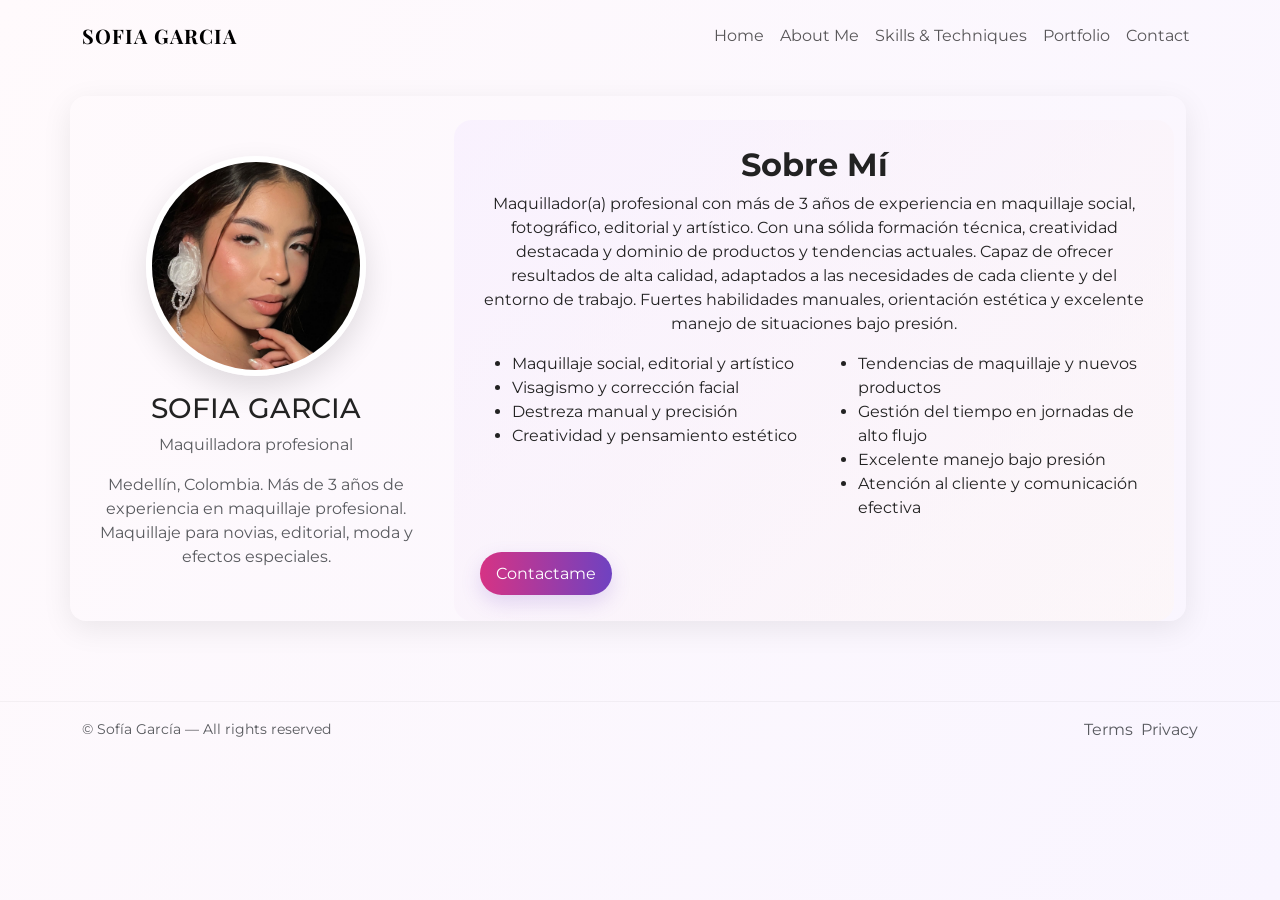
==== about.html @ e03a0c93 "first commit" ====
<!doctype html>
<html lang="en">

<head>
  <meta charset="utf-8">
  <meta name="viewport" content="width=device-width, initial-scale=1">
  <title>About — Sofía García</title>

  <link href="https://cdn.jsdelivr.net/npm/bootstrap@5.3.2/dist/css/bootstrap.min.css" rel="stylesheet">
  <link href="https://cdnjs.cloudflare.com/ajax/libs/font-awesome/6.5.0/css/all.min.css" rel="stylesheet">
  <link
    href="https://fonts.googleapis.com/css2?family=Playfair+Display:wght@400;700&family=Montserrat:wght@300;500;700&display=swap"
    rel="stylesheet">

  <link rel="stylesheet" href="./css/style.css">
</head>

<body>

  <!-- Header -->
  <nav class="navbar navbar-expand-lg navbar-light bg-transparent py-3">
    <div class="container">
      <a class="navbar-brand" href="index.html">SOFIA GARCIA</a>
      <button class="navbar-toggler" type="button" data-bs-toggle="collapse" data-bs-target="#mainNav"
        aria-controls="mainNav" aria-expanded="false" aria-label="Toggle navigation">
        <span class="navbar-toggler-icon"></span>
      </button>
      <div class="collapse navbar-collapse" id="mainNav">
        <ul class="navbar-nav ms-auto align-items-lg-center">
          <li class="nav-item"><a class="nav-link" href="index.html">Home</a></li>
          <li class="nav-item"><a class="nav-link" href="about.html">About Me</a></li>
          <li class="nav-item"><a class="nav-link" href="skills.html">Skills & Techniques</a></li>
          <li class="nav-item"><a class="nav-link" href="portfolio.html">Portfolio</a></li>
          <li class="nav-item"><a class="nav-link" href="contact.html">Contact</a></li>
        </ul>
      </div>
    </div>
  </nav>

  <!-- About Content -->
  <section id="about" class="py-5">
    <div class="container">
      <div class="row g-4 align-items-center carousel-inner rounded-4 overflow-hidden"
        style="box-shadow:var(--card-shadow)">
        <div class="col-lg-4 text-center reveal">
          <img class="profile-photo" src="./assets/perfil/profile-photo.jpg" alt="profile photo">
          <h3 class="mt-3">SOFIA GARCIA</h3>
          <p class="text-muted">Maquilladora profesional</p>
          <p class="text-muted">Medellín, Colombia. Más de 3 años de experiencia en maquillaje profesional. Maquillaje
            para novias, editorial, moda y efectos especiales.</p>
        </div>

        <div class="col-lg-8 reveal">
          <div class="about-bg">
            <h2 class="fw-bold text-center">Sobre Mí</h2>
            <p class="text-center">Maquillador(a) profesional con más de 3 años de experiencia en maquillaje social,
              fotográfico, editorial y artístico. Con una sólida
              formación técnica, creatividad destacada y dominio de productos y tendencias actuales. Capaz de ofrecer
              resultados de alta calidad, adaptados a las
              necesidades de cada cliente y del entorno de trabajo. Fuertes habilidades manuales, orientación estética y
              excelente manejo de situaciones bajo presión.</p>

            <div class="row mt-3">
              <div class="col-sm-6">
                <ul>
                  <li>Maquillaje social, editorial y artístico</li>
                  <li>Visagismo y corrección facial</li>
                  <li>Destreza manual y precisión</li>
                  <li>Creatividad y pensamiento estético</li>
                </ul>
              </div>
              <div class="col-sm-6">
                <ul>
                  <li>Tendencias de maquillaje y nuevos productos</li>
                  <li>Gestión del tiempo en jornadas de alto flujo</li>
                  <li>Excelente manejo bajo presión</li>
                  <li>Atención al cliente y comunicación efectiva</li>
                </ul>
              </div>
            </div>

            <div class="col-lg-12 reveal">
              <div class="mt-3">
                <a class="btn cta-btn" href="contact.html">Contactame</a>
              </div>
            </div>
          </div>
        </div>
      </div>
    </div>
    </div>
  </section>

  <!-- Footer -->
  <footer>
    <div class="container d-flex justify-content-between align-items-center">
      <small class="text-muted">© Sofía García — All rights reserved</small>
      <div class="d-flex gap-2">
        <a class="text-muted" href="#">Terms</a>
        <a class="text-muted" href="#">Privacy</a>
      </div>
    </div>
  </footer>

  <script src="https://cdn.jsdelivr.net/npm/bootstrap@5.3.2/dist/js/bootstrap.bundle.min.js"></script>
  <script src="./js/app.js"></script>
</body>

</html>
---- css/style.css ----
/* =========================================================
   ROOT VARIABLES & GLOBAL RESET
   ========================================================= */
:root{
  --accent:#d63384;
  --accent-2:#6f42c1;
  --bg:#fffafc;
  --glass: rgba(255,255,255,0.6);
  --card-shadow: 0 8px 30px rgba(15,15,15,0.08);
}
*{box-sizing:border-box}

html,body{
  height:100%;
  margin:0;
  padding:0;
  font-family:Montserrat,Arial,Helvetica,sans-serif;
  background:linear-gradient(120deg,#fffafc 0%,#f9f5ff 100%);
  color:#222;
  scroll-behavior:smooth
}

a{text-decoration:none}

/* =========================================================
   NAVBAR
   ========================================================= */
.navbar-brand { 
  font-family: 'Playfair Display', serif; 
  font-weight:700; 
  letter-spacing:1px; 
}

/* =========================================================
   BUTTONS
   ========================================================= */
.cta-btn{
  background:linear-gradient(90deg,var(--accent),var(--accent-2));
  border:0;
  color:#fff;
  padding:.6rem 1rem;
  border-radius:50px;
  box-shadow:0 8px 20px rgba(111,66,193,0.18)
}

/* =========================================================
   HERO SECTION
   ========================================================= */
.hero{
  min-height:62vh;
  display:flex;
  align-items:center;
  padding:3.5rem 0;
  border-bottom:1px solid rgba(0,0,0,0.03)
}

.hero .eyecandy:hover{ 
  transform: translateY(-8px) rotate(-1deg); 
}

.hero .eyecandy{
  transform: translateY(0);
  transition: transform .6s ease;
}

/* =========================================================
   3D COVERFLOW
   ========================================================= */

.coverflow-wrap { 
  display:inline-block; 
  width:100%; 
  max-width:720px; 
}

.coverflow { 
  position:relative; 
  width:100%; 
  perspective:1600px; 
  -webkit-perspective:1600px; 
  user-select:none; 
}

.coverflow__stage { 
  position:relative; 
  height:440px; 
  transform-style:preserve-3d; 
  transition: transform 700ms cubic-bezier(.2,.9,.2,1); 
  display:flex; 
  align-items:center; 
  justify-content:center; 
  gap:0; 
  padding:0 40px; 
  overflow:visible; 
}

.coverflow__item { 
  position:absolute; 
  top:50%; 
  left:50%; 
  transform-origin:center center; 
  transition: transform 700ms cubic-bezier(.2,.9,.2,1), opacity 600ms; 
  will-change:transform,opacity; 
  box-shadow: 0 30px 80px rgba(10,10,15,0.25); 
  border-radius:14px; 
  overflow:hidden; 
}

.coverflow__item img { 
  display:block; 
  width:100%; 
  height:100%; 
  object-fit:cover; 
  pointer-events:none; 
  user-select:none; 
}

/* ---------- Navigation ---------- */
.coverflow__nav { 
  position:absolute; 
  top:50%; 
  transform:translateY(-50%); 
  z-index:50; 
  background:rgba(255,255,255,0.85); 
  border:0; 
  width:56px; 
  height:56px; 
  border-radius:12px; 
  font-size:28px; 
  box-shadow: 0 10px 28px rgba(15,15,15,0.12); 
  display:flex; 
  align-items:center; 
  justify-content:center; 
  cursor:pointer; 
  color:var(--accent-2); 
}

.coverflow__nav:active{
  transform:translateY(-50%) scale(.98);
}
.coverflow__nav--prev{ left:8px; }
.coverflow__nav--next{ right:8px; }

/* ---------- Dots ---------- */
.coverflow__dots { 
  position:absolute; 
  left:50%; 
  transform:translateX(-50%); 
  bottom:8px; 
  display:flex; 
  gap:6px; 
  z-index:60; 
}
.coverflow__dots button { 
  width:8px; 
  height:8px; 
  border-radius:50%; 
  border:0; 
  background:rgba(255,255,255,0.6); 
  box-shadow:0 2px 6px rgba(0,0,0,0.12); 
  cursor:pointer; 
}

.coverflow__dots button.active { 
  width:28px; 
  border-radius:10px; 
  background:linear-gradient(90deg,var(--accent),var(--accent-2)); 
}

/* ---------- Sizes ---------- */
.coverflow--hero .coverflow__stage { 
  height:440px; 
  max-width:720px; 
  margin:0 auto; 
}

.coverflow--hero .coverflow__item { 
  width:560px; 
  height:360px; 
}

.coverflow--portfolio { 
  max-width:1000px; 
  margin:0 auto; 
}

.coverflow--portfolio .coverflow__stage { height:320px; }
.coverflow--portfolio .coverflow__item { 
  width:360px; 
  height:260px; 
}

/* =========================================================
   ABOUT / PROFILE
   ========================================================= */
.profile-photo{
  width:220px;
  height:220px;
  border-radius:50%;
  object-fit:cover;
  border:6px solid #fff;
  box-shadow:0 12px 30px rgba(0,0,0,0.12)
}
.about-bg{
  background:linear-gradient(135deg, rgba(246,237,255,0.6), rgba(255,247,240,0.4));
  border-radius:18px;
  padding:1.6rem
}

/* =========================================================
   SKILLS
   ========================================================= */
.skill-card{
  border:none;
  border-radius:12px;
  box-shadow:var(--card-shadow);
  transition:transform .25s ease, 
  box-shadow .25s ease
}

.skill-card:hover{
  transform:translateY(-8px);
  box-shadow:0 18px 40px rgba(15,15,15,0.12)
}

.skill-icon{
  font-size:28px;
  padding:14px;
  border-radius:12px;
  background:linear-gradient(180deg, rgba(255,255,255,0.9), rgba(250,240,255,0.8))
}

/* =========================================================
   PORTFOLIO CARDS
   ========================================================= */
.portfolio-card{
  border-radius:12px;
  overflow:hidden;
  transition:transform .35s ease
}

.portfolio-card:hover{
  transform:scale(1.03);
  filter:brightness(1.02)
}

/* =========================================================
   CONTACT ICONS
   ========================================================= */
.contact-icon{
  font-size:24px;
  width:72px;
  height:72px;
  border-radius:14px;
  display:flex;
  align-items:center;
  justify-content:center;
  box-shadow:var(--card-shadow);
  transition:transform .2s ease
}

.contact-icon:hover{
  transform:translateY(-6px);
  box-shadow:0 16px 32px rgba(0,0,0,0.12)
}

/* =========================================================
   ANIMATIONS
   ========================================================= */
.reveal{
  opacity:0;
  transform:translateY(18px);
  transition:all .7s cubic-bezier(.2,.9,.2,1)
}

.reveal.visible{
  opacity:1;
  transform:translateY(0)
}

/* =========================================================
   FOOTER
   ========================================================= */
footer{
  border-top:1px solid rgba(0,0,0,0.04);
  padding:1rem 0;
  margin-top:2rem
}

/* The transform presets are applied by JS depending on index. Add responsive tweaks */
@media (max-width:992px){
  .coverflow--hero .coverflow__item { width:420px; height:300px; }
  .coverflow--hero .coverflow__stage { height:360px; }
  .coverflow--portfolio .coverflow__item { width:300px; height:220px; }
  .coverflow--portfolio .coverflow__stage { height:260px; }
}

@media (max-width:576px){
  .coverflow__nav{ width:44px; height:44px; font-size:24px; }
  .coverflow--hero .coverflow__item { width:280px; height:200px; }
  .coverflow--portfolio .coverflow__item { width:220px; height:160px; }
  .coverflow__stage { padding:0 8px; }
}

/* hide overflowing decoration for very small screens */
@media (max-width:420px){
  .coverflow__stage { height:auto; }
  .coverflow__item { position:relative; transform:none !important; opacity:1 !important; box-shadow:none; width:100%; height:auto; }
  .coverflow__nav{ display:none; }
  .coverflow__dots{ display:none; }
}


@media (max-width:768px){
  .hero{padding:2rem 0}
  .profile-photo{width:160px;height:160px}
}

/* small util */
.text-muted-small{color:#6c6c6c;font-size:.95rem}


/* ========== RESPONSIVE IMPROVEMENTS ========== */

/* --- Hero Section --- */
@media (max-width: 992px) {
  .hero h1 {
    font-size: 2.2rem;
    text-align: center;
  }
  .hero p {
    text-align: center;
  }
  .hero .cta-btn {
    display: block;
    margin: 0 auto;
  }
  .hero .col-md-6 {
    text-align: center;
  }
}

@media (max-width: 576px) {
  .hero {
    padding: 1.8rem 0;
  }
  .hero h1 {
    font-size: 1.9rem;
  }
  .hero p {
    font-size: 1rem;
  }
}

/* --- About Section --- */
@media (max-width: 992px) {
  #about .about-bg {
    padding: 1.2rem;
  }
  #about .row {
    text-align: center;
  }
  #about ul {
    padding-left: 0;
    list-style: none;
  }
}

@media (max-width: 576px) {
  .profile-photo {
    width: 130px;
    height: 130px;
  }
}

/* --- Skills Grid --- */
@media (max-width: 768px) {
  #skills .d-flex {
    flex-direction: column;
    text-align: center;
  }
  #skills .skill-card {
    padding: 1.2rem;
  }
}

@media (max-width: 576px) {
  #skills h3 {
    text-align: center;
  }
  .skill-card h5 {
    font-size: 1rem;
  }
  .skill-card p {
    font-size: 0.85rem;
  }
}

/* --- Contact Section --- */
@media (max-width: 768px) {
  #contact h3 {
    font-size: 1.6rem;
  }
}

@media (max-width: 576px) {
  .contact-icon {
    width: 60px;
    height: 60px;
    font-size: 20px;
  }
}

/* --- Footer --- */
@media (max-width: 576px) {
  footer .container {
    flex-direction: column;
    gap: 10px;
    text-align: center;
  }
}

/* --- General Layout Fixes --- */
@media (max-width: 992px) {
  .navbar-brand {
    font-size: 1.2rem;
  }
  nav .nav-link {
    text-align: center;
    padding: 0.8rem 0;
  }
}

@media (max-width: 576px) {
  body {
    font-size: 15px;
  }
}

/* --- Fix for cards spacing on mobile --- */
@media (max-width: 576px) {
  .row.g-4 {
    row-gap: 1.2rem;
  }
}
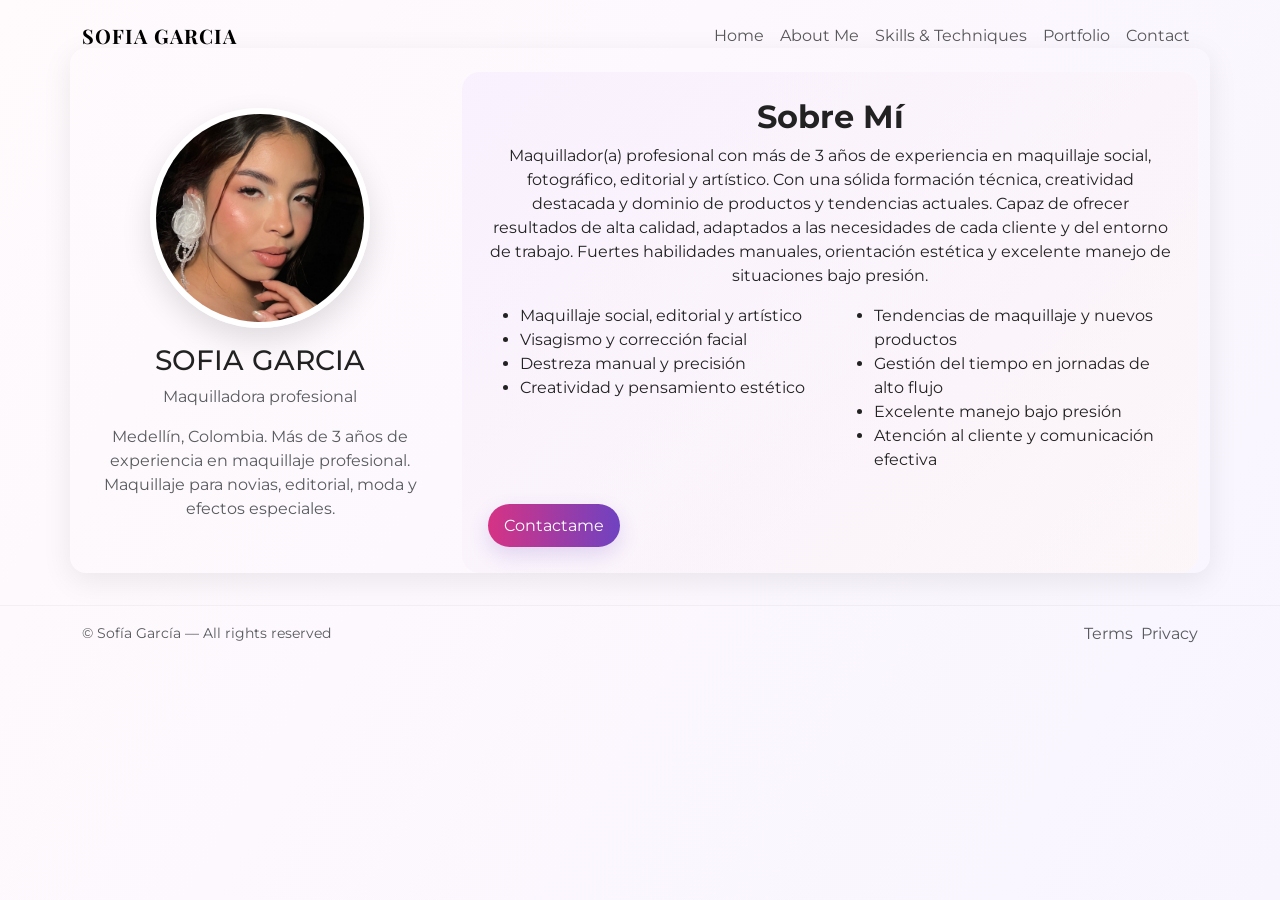
==== commit 4fdd7d61: "css and html updated" ====
--- a/about.html
+++ b/about.html
@@ -38,10 +38,9 @@
   </nav>
 
   <!-- About Content -->
-  <section id="about" class="py-5">
-    <div class="container">
-      <div class="row g-4 align-items-center carousel-inner rounded-4 overflow-hidden"
-        style="box-shadow:var(--card-shadow)">
+  <section id="about" class="">
+    <div class="container align-items-center">
+      <div class="row g-4 align-items-center rounded-4" style="box-shadow:var(--card-shadow)">
         <div class="col-lg-4 text-center reveal">
           <img class="profile-photo" src="./assets/perfil/profile-photo.jpg" alt="profile photo">
           <h3 class="mt-3">SOFIA GARCIA</h3>
@@ -81,7 +80,7 @@
 
             <div class="col-lg-12 reveal">
               <div class="mt-3">
-                <a class="btn cta-btn" href="contact.html">Contactame</a>
+                <a class="btn cta-btn" href="./contact.html">Contactame</a>
               </div>
             </div>
           </div>
--- a/css/style.css
+++ b/css/style.css
@@ -288,12 +288,12 @@
 }
 
 /* The transform presets are applied by JS depending on index. Add responsive tweaks */
-@media (max-width:992px){
+/* @media (max-width:992px){
   .coverflow--hero .coverflow__item { width:420px; height:300px; }
   .coverflow--hero .coverflow__stage { height:360px; }
   .coverflow--portfolio .coverflow__item { width:300px; height:220px; }
   .coverflow--portfolio .coverflow__stage { height:260px; }
-}
+} */
 
 @media (max-width:576px){
   .coverflow__nav{ width:44px; height:44px; font-size:24px; }
@@ -303,27 +303,27 @@
 }
 
 /* hide overflowing decoration for very small screens */
-@media (max-width:420px){
+/* @media (max-width:420px){
   .coverflow__stage { height:auto; }
   .coverflow__item { position:relative; transform:none !important; opacity:1 !important; box-shadow:none; width:100%; height:auto; }
   .coverflow__nav{ display:none; }
   .coverflow__dots{ display:none; }
-}
-
-
-@media (max-width:768px){
+} */
+
+
+/* @media (max-width:768px){
   .hero{padding:2rem 0}
   .profile-photo{width:160px;height:160px}
-}
+} */
 
 /* small util */
-.text-muted-small{color:#6c6c6c;font-size:.95rem}
+/* .text-muted-small{color:#6c6c6c;font-size:.95rem} */
 
 
 /* ========== RESPONSIVE IMPROVEMENTS ========== */
 
 /* --- Hero Section --- */
-@media (max-width: 992px) {
+/* @media (max-width: 992px) {
   .hero h1 {
     font-size: 2.2rem;
     text-align: center;
@@ -338,7 +338,7 @@
   .hero .col-md-6 {
     text-align: center;
   }
-}
+} */
 
 @media (max-width: 576px) {
   .hero {
@@ -353,7 +353,7 @@
 }
 
 /* --- About Section --- */
-@media (max-width: 992px) {
+/* @media (max-width: 992px) {
   #about .about-bg {
     padding: 1.2rem;
   }
@@ -364,7 +364,7 @@
     padding-left: 0;
     list-style: none;
   }
-}
+} */
 
 @media (max-width: 576px) {
   .profile-photo {
@@ -374,7 +374,7 @@
 }
 
 /* --- Skills Grid --- */
-@media (max-width: 768px) {
+/* @media (max-width: 768px) {
   #skills .d-flex {
     flex-direction: column;
     text-align: center;
@@ -382,7 +382,7 @@
   #skills .skill-card {
     padding: 1.2rem;
   }
-}
+} */
 
 @media (max-width: 576px) {
   #skills h3 {
@@ -397,11 +397,11 @@
 }
 
 /* --- Contact Section --- */
-@media (max-width: 768px) {
+/* @media (max-width: 768px) {
   #contact h3 {
     font-size: 1.6rem;
   }
-}
+} */
 
 @media (max-width: 576px) {
   .contact-icon {
@@ -421,7 +421,7 @@
 }
 
 /* --- General Layout Fixes --- */
-@media (max-width: 992px) {
+/* @media (max-width: 992px) {
   .navbar-brand {
     font-size: 1.2rem;
   }
@@ -429,7 +429,7 @@
     text-align: center;
     padding: 0.8rem 0;
   }
-}
+} */
 
 @media (max-width: 576px) {
   body {
